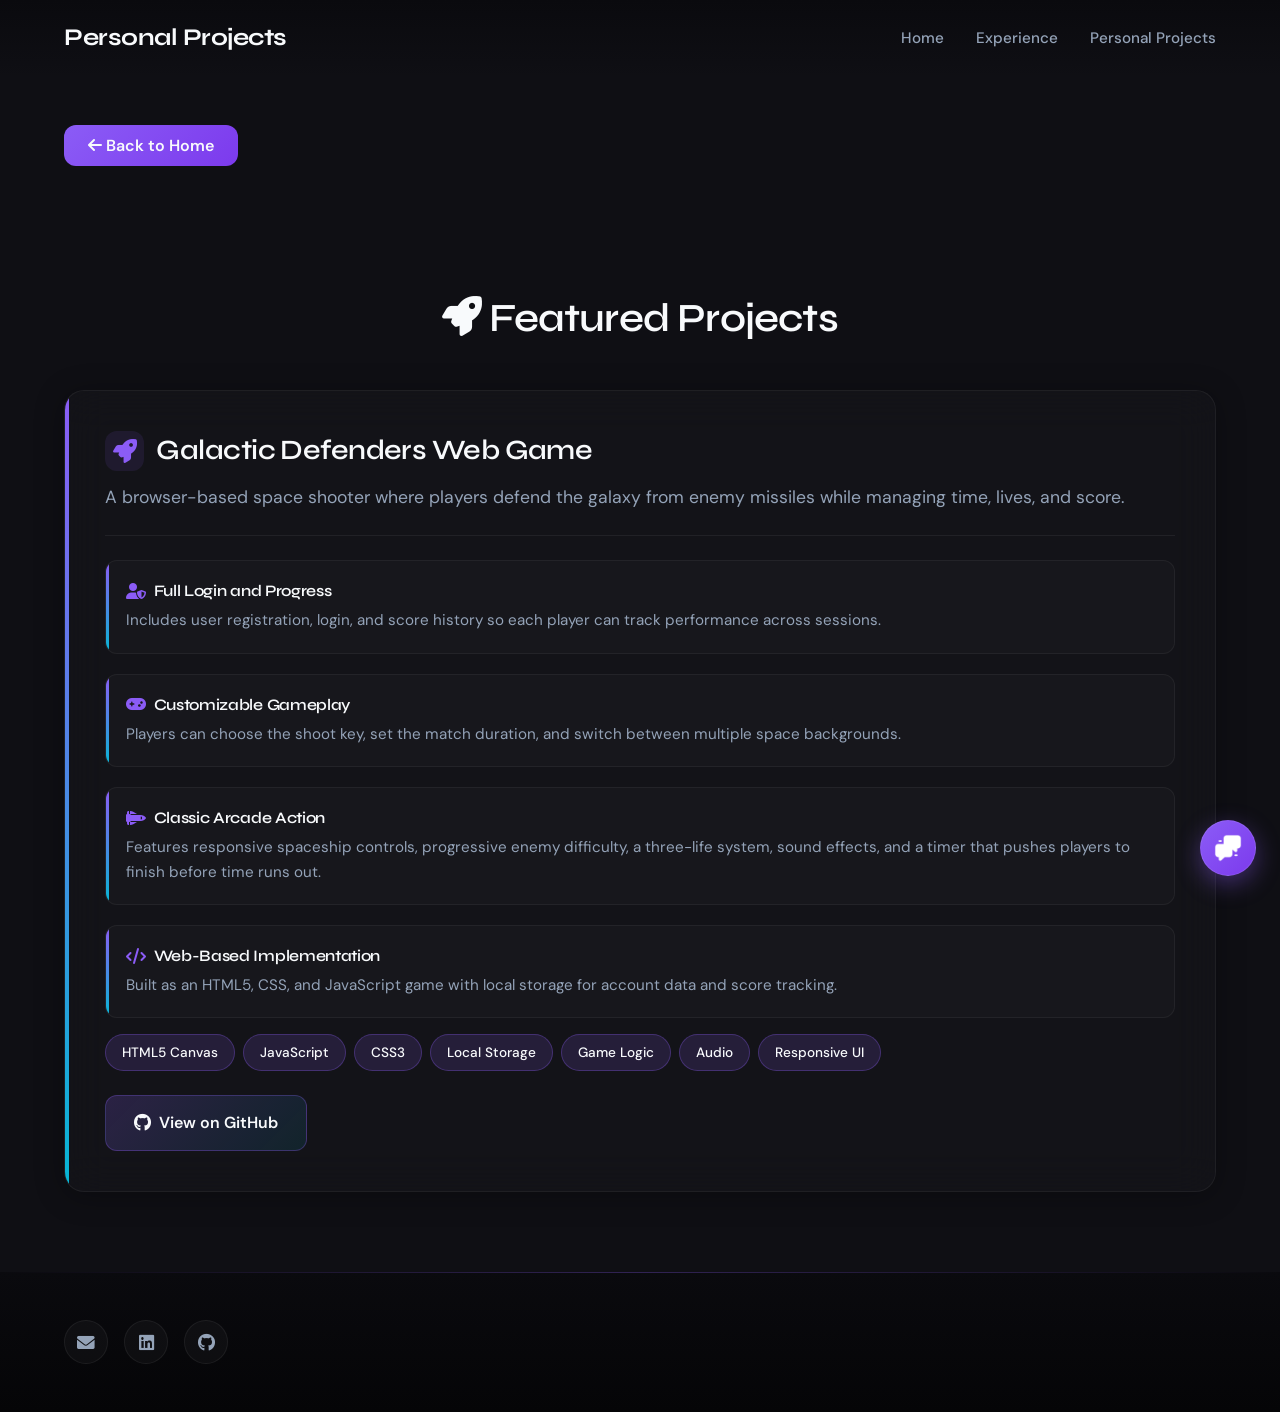
==== pages/projects/index.html @ ce64a634 "Add initial portfolio site files and assets Introduce the complete initial portfolio site: index and" ====
<!doctype html>
<html lang="en">
  <head>
    <meta charset="UTF-8" />
    <meta name="viewport" content="width=device-width, initial-scale=1.0" />
    <meta
      name="description"
      content="Yali Katz's Personal Projects in software development."
    />
    <title>Personal Projects | Yali Katz</title>

    <!-- CSS -->
    <link rel="stylesheet" href="../../assets/css/main.css" />
    <link rel="stylesheet" href="../../assets/css/responsive.css" />
    <link rel="stylesheet" href="./projects-styles.css" />

    <!-- Fonts -->
    <link rel="preconnect" href="https://fonts.googleapis.com" />
    <link rel="preconnect" href="https://fonts.gstatic.com" crossorigin />
    <link
      href="https://fonts.googleapis.com/css2?family=Syne:wght@400;500;600;700;800&family=DM+Sans:ital,opsz,wght@0,9..40,100..1000;1,9..40,100..1000&display=swap"
      rel="stylesheet"
    />

    <!-- Icons -->
    <link
      rel="stylesheet"
      href="https://cdnjs.cloudflare.com/ajax/libs/font-awesome/6.0.0-beta3/css/all.min.css"
    />

    <!-- Google Analytics -->
    <script
      async
      src="https://www.googletagmanager.com/gtag/js?id=G-34DFKV9RWM"
    ></script>
    <script>
      window.dataLayer = window.dataLayer || [];
      function gtag() {
        dataLayer.push(arguments);
      }
      gtag("js", new Date());
      gtag("config", "G-34DFKV9RWM");
    </script>
  </head>
  <body>
    <!-- Header -->
    <header>
      <div class="container header-container">
        <h1 class="site-title">Personal Projects</h1>

        <button
          class="menu-toggle"
          aria-expanded="false"
          aria-controls="main-nav"
        >
          <span class="visually-hidden">Toggle menu</span>
          <i class="fas fa-bars"></i>
        </button>

        <nav class="nav-main collapsed" id="main-nav">
          <a
            href="javascript:void(0)"
            onclick="location.href = '../../index.html'"
            >Home</a
          >
          <a
            href="javascript:void(0)"
            onclick="location.href = '../../pages/work-experience/index.html'"
            >Experience</a
          >
          <a
            href="javascript:void(0)"
            onclick="location.href = '../../pages/projects/index.html'"
            >Personal Projects</a
          >
        </nav>
      </div>
    </header>

    <main>
      <!-- Navigation Button -->
      <section class="section">
        <div class="container">
          <a
            href="javascript:void(0)"
            onclick="location.href = '../../index.html'"
            class="btn mb-lg"
          >
            <i class="fas fa-arrow-left"></i> Back to Home
          </a>
        </div>
      </section>

      <!-- Main Content -->
      <section class="section">
        <div class="container">
          <h2
            style="text-align: center; margin-bottom: 3rem; font-size: 2.5rem"
          >
            <i class="fas fa-rocket"></i> Featured Projects
          </h2>

          <!-- Galactic Defenders Web Game -->
          <div class="project-card">
            <div class="project-header">
              <h3 class="project-title">
                <i class="fas fa-rocket"></i> Galactic Defenders Web Game
              </h3>
              <p class="project-subtitle">
                A browser-based space shooter where players defend the galaxy
                from enemy missiles while managing time, lives, and score.
              </p>
            </div>

            <div class="features-grid">
              <div class="feature-item">
                <h4>
                  <i class="fas fa-user-shield"></i> Full Login and Progress
                </h4>
                <p>
                  Includes user registration, login, and score history so each
                  player can track performance across sessions.
                </p>
              </div>

              <div class="feature-item">
                <h4><i class="fas fa-gamepad"></i> Customizable Gameplay</h4>
                <p>
                  Players can choose the shoot key, set the match duration, and
                  switch between multiple space backgrounds.
                </p>
              </div>

              <div class="feature-item">
                <h4>
                  <i class="fas fa-space-shuttle"></i> Classic Arcade Action
                </h4>
                <p>
                  Features responsive spaceship controls, progressive enemy
                  difficulty, a three-life system, sound effects, and a timer
                  that pushes players to finish before time runs out.
                </p>
              </div>

              <div class="feature-item">
                <h4><i class="fas fa-code"></i> Web-Based Implementation</h4>
                <p>
                  Built as an HTML5, CSS, and JavaScript game with local storage
                  for account data and score tracking.
                </p>
              </div>
            </div>

            <div class="tech-stack">
              <span class="tech-badge">HTML5 Canvas</span>
              <span class="tech-badge">JavaScript</span>
              <span class="tech-badge">CSS3</span>
              <span class="tech-badge">Local Storage</span>
              <span class="tech-badge">Game Logic</span>
              <span class="tech-badge">Audio</span>
              <span class="tech-badge">Responsive UI</span>
            </div>

            <div class="project-actions">
              <a
                href="https://github.com/yali4343/Galactic-Defenders-Web-Game"
                class="project-btn"
                target="_blank"
                rel="noopener"
              >
                <i class="fab fa-github"></i> View on GitHub
              </a>
            </div>
          </div>
        </div>
      </section>
    </main>

    <!-- Footer -->
    <footer>
      <div class="container">
        <div class="footer-content">
          <div class="footer-links">
            <ul class="social-links-footer">
              <li>
                <a href="mailto:yali4343@gmail.com" aria-label="Email">
                  <i class="fas fa-envelope"></i>
                </a>
              </li>
              <li>
                <a
                  href="https://https://www.linkedin.com/in/yali-katz/"
                  target="_blank"
                  aria-label="LinkedIn"
                >
                  <i class="fab fa-linkedin"></i>
                </a>
              </li>
              <li>
                <a
                  href="https://github.com/yali4343"
                  target="_blank"
                  aria-label="GitHub"
                >
                  <i class="fab fa-github"></i>
                </a>
              </li>
            </ul>
          </div>
        </div>
      </div>
    </footer>

    <!-- Contact Floating Action Button -->
    <div class="contact-fab">
      <a href="mailto:yali4343@gmail.com" title="Contact Me">
        <img src="../../assets/images/chat.png" alt="Contact Me" />
      </a>
    </div>

    <!-- JavaScript -->
    <script src="../../assets/js/main.js"></script>
    <script>
      // Update the current year
      document.getElementById("current-year").textContent =
        new Date().getFullYear();
    </script>
  </body>
</html>
---- assets/css/main.css ----
/* 
 * Main CSS file for Yali Katz's Portfolio
 * Editorial Dark Theme - Sophisticated, magazine-inspired design
 */

/* Import distinctive fonts */
@import url("https://fonts.googleapis.com/css2?family=Syne:wght@400;500;600;700;800&family=DM+Sans:ital,opsz,wght@0,9..40,100..1000;1,9..40,100..1000&display=swap");

:root {
  /* Dark Theme Color Palette */
  --bg-dark: #0f0f14;
  --bg-darker: #0a0a0e;
  --bg-card: rgba(255, 255, 255, 0.02);
  --bg-elevated: rgba(255, 255, 255, 0.04);

  /* Accent Colors */
  --accent-primary: #8b5cf6;
  --accent-secondary: #06b6d4;
  --accent-pink: #ec4899;
  --accent-orange: #fb923c;

  /* Text Colors */
  --text-light: #f8fafc;
  --text-muted: #94a3b8;
  --text-dim: #64748b;

  /* Legacy color mappings for compatibility */
  --primary-color: var(--accent-primary);
  --primary-dark: #7c3aed;
  --primary-light: #a78bfa;
  --secondary-color: var(--bg-darker);
  --text-color: var(--text-light);
  --light-text: var(--text-light);
  --link-color: var(--accent-secondary);
  --link-hover: #22d3ee;
  --link-hover-color: #22d3ee;
  --success-color: #10b981;
  --warning-color: #f59e0b;
  --error-color: #ef4444;
  --border-color: rgba(255, 255, 255, 0.1);

  /* Card and component backgrounds */
  --card-bg: rgba(255, 255, 255, 0.03);
  --card-bg-hover: rgba(255, 255, 255, 0.06);
  --bg-secondary: rgba(255, 255, 255, 0.02);
  --heading-color: var(--text-light);
  --accent-color: var(--accent-primary);

  /* Typography */
  --font-display: "Syne", sans-serif;
  --font-main: "DM Sans", sans-serif;
  --font-heading: "Syne", sans-serif;
  --font-code: "JetBrains Mono", "Fira Code", monospace;

  /* Spacing */
  --spacing-xs: 0.25rem;
  --spacing-sm: 0.5rem;
  --spacing-md: 1rem;
  --spacing-lg: 1.5rem;
  --spacing-xl: 2rem;
  --spacing-xxl: 3rem;

  /* Border Radius */
  --border-radius-sm: 6px;
  --border-radius-md: 12px;
  --border-radius-lg: 20px;
  --border-radius-xl: 28px;

  /* Shadows - deeper for dark theme */
  --shadow-sm: 0 2px 8px rgba(0, 0, 0, 0.3);
  --shadow-md: 0 8px 24px rgba(0, 0, 0, 0.4);
  --shadow-lg: 0 16px 48px rgba(0, 0, 0, 0.5);
  --shadow-glow: 0 0 40px rgba(139, 92, 246, 0.15);

  /* Transitions */
  --transition-fast: 0.2s cubic-bezier(0.4, 0, 0.2, 1);
  --transition-normal: 0.3s cubic-bezier(0.4, 0, 0.2, 1);
  --transition-slow: 0.5s cubic-bezier(0.4, 0, 0.2, 1);

  /* Container Widths */
  --container-sm: 540px;
  --container-md: 720px;
  --container-lg: 1000px;
  --container-xl: 1200px;
}

/* Reset & Base Styles */
* {
  margin: 0;
  padding: 0;
  box-sizing: border-box;
}

html {
  font-size: 16px;
  scroll-behavior: smooth;
}

body {
  font-family: var(--font-main);
  color: var(--text-light);
  line-height: 1.6;
  background-color: var(--bg-dark);
  -webkit-font-smoothing: antialiased;
  -moz-osx-font-smoothing: grayscale;
}

a {
  color: var(--accent-secondary);
  text-decoration: none;
  transition: color var(--transition-normal);
}

a:hover {
  color: var(--link-hover);
  text-decoration: none;
}

img {
  max-width: 100%;
  height: auto;
}

/* Container & Layout */
.container {
  width: 100%;
  max-width: var(--container-lg);
  margin: 0 auto;
  padding: 0 var(--spacing-lg);
}

.section {
  padding: var(--spacing-xxl) 0;
}

/* Grid System */
.grid {
  display: grid;
  grid-gap: var(--spacing-md);
}

.grid-2 {
  grid-template-columns: repeat(2, 1fr);
}

.grid-3 {
  grid-template-columns: repeat(3, 1fr);
}

.grid-4 {
  grid-template-columns: repeat(4, 1fr);
}

/* Typography */
h1,
h2,
h3,
h4,
h5,
h6 {
  font-family: var(--font-heading);
  font-weight: 600;
  line-height: 1.2;
  margin-bottom: var(--spacing-md);
  color: var(--text-light);
  letter-spacing: -0.02em;
}

h1 {
  font-size: 3rem;
  letter-spacing: -0.03em;
}

h2 {
  font-size: 2.25rem;
}

h3 {
  font-size: 1.5rem;
}

p {
  margin-bottom: var(--spacing-md);
  color: var(--text-muted);
}

/* Header & Navigation */
header {
  background: linear-gradient(180deg, var(--bg-darker) 0%, transparent 100%);
  color: var(--text-light);
  padding: var(--spacing-lg) 0;
  position: relative;
  z-index: 100;
}

.header-container {
  display: flex;
  justify-content: space-between;
  align-items: center;
}

.site-title {
  font-family: var(--font-display);
  font-size: 1.5rem;
  font-weight: 700;
  margin: 0;
  letter-spacing: -0.02em;
  color: var(--text-light);
}

.site-title a {
  color: var(--text-light);
  text-decoration: none;
}

.nav-main {
  display: flex;
  gap: var(--spacing-xl);
}

.nav-main a {
  color: var(--text-muted);
  text-decoration: none;
  font-weight: 500;
  font-size: 0.95rem;
  transition: color var(--transition-normal);
  position: relative;
}

.nav-main a::after {
  content: "";
  position: absolute;
  bottom: -4px;
  left: 0;
  width: 0;
  height: 2px;
  background: linear-gradient(
    90deg,
    var(--accent-primary),
    var(--accent-secondary)
  );
  transition: width var(--transition-normal);
}

.nav-main a:hover {
  color: var(--text-light);
  text-decoration: none;
}

.nav-main a:hover::after {
  width: 100%;
}

/* Mobile menu toggle */
.menu-toggle {
  display: none;
  background: none;
  border: none;
  color: var(--text-light);
  font-size: 1.5rem;
  cursor: pointer;
  padding: 0.5rem;
  border-radius: var(--border-radius-sm);
  transition: background-color var(--transition-fast);
}

.menu-toggle:hover {
  background-color: var(--bg-elevated);
}

/* Cards */
.card {
  background: var(--bg-card);
  backdrop-filter: blur(20px);
  -webkit-backdrop-filter: blur(20px);
  border-radius: var(--border-radius-lg);
  box-shadow: var(--shadow-md);
  padding: var(--spacing-xl);
  transition:
    transform var(--transition-normal),
    box-shadow var(--transition-normal);
  margin-bottom: 10px;
  border: 1px solid rgba(255, 255, 255, 0.05);
}

.card:hover {
  transform: translateY(-6px);
  box-shadow: var(--shadow-lg), var(--shadow-glow);
}

.card-title {
  font-size: 1.3rem;
  margin-bottom: var(--spacing-md);
  color: var(--text-light);
}

.card-content {
  margin-bottom: var(--spacing-md);
  color: var(--text-muted);
}

.experience-list {
  margin-left: 20px;
  color: var(--text-muted);
}

/* Buttons */
.btn {
  display: inline-block;
  padding: var(--spacing-sm) var(--spacing-lg);
  background: linear-gradient(
    135deg,
    var(--accent-primary),
    var(--primary-dark)
  );
  color: var(--text-light);
  border: none;
  border-radius: var(--border-radius-md);
  font-weight: 600;
  font-family: var(--font-main);
  cursor: pointer;
  transition: all var(--transition-normal);
  text-align: center;
  position: relative;
  overflow: hidden;
}

.btn::before {
  content: "";
  position: absolute;
  inset: 0;
  background: linear-gradient(
    135deg,
    var(--accent-secondary),
    var(--accent-primary)
  );
  opacity: 0;
  transition: opacity var(--transition-normal);
  z-index: -1;
}

.btn:hover {
  transform: translateY(-2px);
  box-shadow: 0 8px 25px rgba(139, 92, 246, 0.3);
  text-decoration: none;
  color: var(--text-light);
}

.btn:hover::before {
  opacity: 1;
}

/* Ensure ALL button content stays above the ::before overlay */
.btn span,
.btn i,
.btn svg {
  position: relative;
  z-index: 1;
}

/* For buttons without wrapper elements - use isolation */
.btn {
  isolation: isolate;
}

.btn::after {
  content: "";
  position: absolute;
  inset: 0;
  z-index: 0;
}

.btn-secondary {
  background: transparent;
  border: 1px solid var(--accent-primary);
  color: var(--accent-primary);
}

.btn-secondary::before {
  background: var(--accent-primary);
}

.btn-secondary:hover {
  color: var(--text-light);
  border-color: transparent;
}

/* Footer */
footer {
  background: linear-gradient(180deg, var(--bg-darker), #050507);
  color: var(--text-muted);
  padding: var(--spacing-xxl) 0;
  margin-top: 0;
  position: relative;
}

footer::before {
  content: "";
  position: absolute;
  top: 0;
  left: 0;
  right: 0;
  height: 1px;
  background: linear-gradient(
    90deg,
    transparent,
    rgba(139, 92, 246, 0.3),
    transparent
  );
}

.footer-content {
  color: var(--text-muted);
  display: flex;
  justify-content: space-between;
  align-items: center;
  flex-wrap: wrap;
}

.footer-info p {
  color: var(--text-dim);
  margin: 0;
}

.footer-links {
  display: flex;
  gap: var(--spacing-md);
}

.footer-links a {
  color: var(--text-muted);
  transition: color var(--transition-normal);
}

.footer-links a:hover {
  color: var(--accent-primary);
  text-decoration: none;
}

.social-links {
  display: flex;
  gap: var(--spacing-md);
  list-style: none;
}

.social-links-footer {
  display: flex;
  gap: var(--spacing-lg);
  list-style: none;
}

.social-links-footer li a {
  display: flex;
  align-items: center;
  justify-content: center;
  width: 44px;
  height: 44px;
  background: rgba(255, 255, 255, 0.03);
  border: 1px solid rgba(255, 255, 255, 0.06);
  border-radius: 50%;
  color: var(--text-muted);
  font-size: 1.1rem;
  transition: all var(--transition-normal);
}

.social-links-footer li a:hover {
  background: linear-gradient(
    135deg,
    rgba(139, 92, 246, 0.2),
    rgba(6, 182, 212, 0.1)
  );
  border-color: var(--accent-primary);
  color: var(--accent-primary);
  transform: translateY(-3px);
}

.site-metrics {
  margin-top: var(--spacing-xl);
  text-align: center;
  opacity: 0.6;
}

.social-links-footer {
  display: flex;
  gap: var(--spacing-md);
  list-style: none;
}

/* Note: Additional .social-links item styles are in home-styles.css for homepage */
/* Note: .profile-section, .profile-photo, .profile-content moved to home-styles.css */
/* Note: .skills-list and .skill-tag styles moved to home-styles.css for homepage */

/* Note: .skill-tag styles moved to home-styles.css for homepage */

/* Note: Education styles moved to home-styles.css for homepage */

/* Contact FAB */
.contact-fab {
  position: fixed;
  bottom: 24px;
  right: 24px;
  width: 56px;
  height: 56px;
  border-radius: 50%;
  background: linear-gradient(
    135deg,
    var(--accent-primary),
    var(--primary-dark)
  );
  display: flex;
  justify-content: center;
  align-items: center;
  box-shadow: 0 8px 24px rgba(139, 92, 246, 0.4);
  z-index: 998;
  transition: all var(--transition-normal);
  border: 1px solid rgba(255, 255, 255, 0.1);
}

.contact-fab:hover {
  transform: scale(1.1) translateY(-2px);
  box-shadow: 0 12px 32px rgba(139, 92, 246, 0.5);
}

.contact-fab a {
  display: flex;
  justify-content: center;
  align-items: center;
  width: 100%;
  height: 100%;
  color: var(--text-light);
  font-size: 1.5rem;
}

.contact-fab a img {
  width: 28px;
  height: 28px;
  filter: brightness(0) invert(1);
}

/* ============================================
   WhatsApp Floating Action Button (FAB)
   ============================================ */
.whatsapp-fab {
  position: fixed;
  bottom: 95px;
  right: 30px;
  width: 60px;
  height: 60px;
  background: linear-gradient(135deg, #25d366 0%, #128c7e 100%);
  border-radius: 50%;
  display: flex;
  align-items: center;
  justify-content: center;
  box-shadow: 0 4px 12px rgba(37, 211, 102, 0.4);
  z-index: 999;
  cursor: pointer;
  transition: all 0.3s ease;
  animation: pulse 2s infinite;
}

.whatsapp-fab:hover {
  transform: scale(1.1);
  box-shadow: 0 6px 20px rgba(37, 211, 102, 0.6);
}

.whatsapp-fab i {
  font-size: 32px;
  color: white;
}

.whatsapp-fab .tooltip {
  position: absolute;
  right: 75px;
  background-color: #128c7e;
  color: white;
  padding: 8px 16px;
  border-radius: 8px;
  white-space: nowrap;
  font-size: 14px;
  opacity: 0;
  visibility: hidden;
  transition: all 0.3s ease;
  box-shadow: 0 2px 8px rgba(0, 0, 0, 0.2);
}

.whatsapp-fab .tooltip::after {
  content: "";
  position: absolute;
  top: 50%;
  left: 100%;
  margin-top: -5px;
  border-width: 5px;
  border-style: solid;
  border-color: transparent transparent transparent #128c7e;
}

.whatsapp-fab:hover .tooltip {
  opacity: 1;
  visibility: visible;
}

@keyframes pulse {
  0% {
    box-shadow: 0 4px 12px rgba(37, 211, 102, 0.4);
  }
  50% {
    box-shadow:
      0 4px 12px rgba(37, 211, 102, 0.8),
      0 0 0 10px rgba(37, 211, 102, 0);
  }
  100% {
    box-shadow: 0 4px 12px rgba(37, 211, 102, 0.4);
  }
}

/* RTL Support for WhatsApp Button */
[dir="rtl"] .whatsapp-fab {
  right: auto;
  left: 30px;
}

[dir="rtl"] .whatsapp-fab .tooltip {
  right: auto;
  left: 75px;
}

[dir="rtl"] .whatsapp-fab .tooltip::after {
  left: auto;
  right: 100%;
  border-color: transparent #128c7e transparent transparent;
}

/* ============================================
   Popup Ad Overlay
   ============================================ */
.popup-overlay {
  position: fixed;
  top: 0;
  left: 0;
  width: 100%;
  height: 100%;
  background-color: rgba(0, 0, 0, 0.6);
  backdrop-filter: blur(4px);
  display: flex;
  align-items: center;
  justify-content: center;
  z-index: 9999;
  opacity: 0;
  visibility: hidden;
  transition: all 0.3s ease;
}

.popup-overlay.show {
  opacity: 1;
  visibility: visible;
}

.popup-content {
  background: white;
  border-radius: 16px;
  padding: 32px;
  max-width: 500px;
  width: 90%;
  box-shadow: 0 10px 40px rgba(0, 0, 0, 0.3);
  position: relative;
  transform: scale(0.9);
  transition: transform 0.3s ease;
  text-align: center;
  direction: rtl;
}

.popup-overlay.show .popup-content {
  transform: scale(1);
}

.popup-close {
  position: absolute;
  top: 12px;
  right: 12px;
  background: transparent;
  border: none;
  font-size: 28px;
  color: #999;
  cursor: pointer;
  width: 32px;
  height: 32px;
  display: flex;
  align-items: center;
  justify-content: center;
  transition: color 0.2s ease;
  padding: 0;
  line-height: 1;
}

.popup-close:hover {
  color: #333;
}

.popup-content h2 {
  color: #128c7e;
  margin-bottom: 16px;
  font-size: 28px;
}

.popup-content p {
  color: #333;
  margin-bottom: 24px;
  line-height: 1.6;
  font-size: 16px;
}

.popup-actions {
  display: flex;
  gap: 12px;
  justify-content: center;
  flex-wrap: wrap;
}

.popup-btn {
  padding: 12px 24px;
  border-radius: 8px;
  font-size: 16px;
  font-weight: 500;
  cursor: pointer;
  transition: all 0.3s ease;
  border: none;
  text-decoration: none;
  display: inline-flex;
  align-items: center;
  gap: 8px;
}

.popup-btn-primary {
  background: linear-gradient(135deg, #25d366 0%, #128c7e 100%);
  color: white;
}

.popup-btn-primary:hover {
  transform: translateY(-2px);
  box-shadow: 0 4px 12px rgba(37, 211, 102, 0.4);
}

.popup-btn-secondary {
  background: #f0f0f0;
  color: #666;
}

.popup-btn-secondary:hover {
  background: #e0e0e0;
}

/* RTL Support for Popup */
[dir="rtl"] .popup-close {
  right: auto;
  left: 12px;
}

/* Mobile Responsiveness */
@media (max-width: 768px) {
  .contact-fab {
    width: 50px;
    height: 50px;
    bottom: 15px;
    right: 20px;
  }

  .contact-fab a img {
    width: 30px;
    height: 30px;
  }

  .whatsapp-fab {
    width: 50px;
    height: 50px;
    bottom: 80px;
    right: 20px;
  }

  .whatsapp-fab i {
    font-size: 26px;
  }

  .whatsapp-fab .tooltip {
    right: 65px;
    font-size: 12px;
    padding: 6px 12px;
  }

  [dir="rtl"] .whatsapp-fab {
    left: 20px;
  }

  [dir="rtl"] .whatsapp-fab .tooltip {
    left: 65px;
  }

  .popup-content {
    padding: 24px;
    max-width: 90%;
  }

  .popup-content h2 {
    font-size: 24px;
  }

  .popup-content p {
    font-size: 14px;
  }

  .popup-btn {
    font-size: 14px;
    padding: 10px 20px;
  }
}

/* ============================================
   End of WhatsApp & Popup Styles
   ============================================ */

/* RTL Support */
[dir="rtl"] {
  text-align: right;
}

/* Utility Classes */
.text-center {
  text-align: center;
}

.mb-sm {
  margin-bottom: var(--spacing-sm);
}

.mb-md {
  margin-bottom: var(--spacing-md);
}

.mb-lg {
  margin-bottom: var(--spacing-lg);
}

.mt-sm {
  margin-top: var(--spacing-sm);
}

.mt-md {
  margin-top: var(--spacing-md);
}

.mt-lg {
  margin-top: var(--spacing-lg);
}

.hidden {
  display: none;
}

.visually-hidden {
  position: absolute;
  width: 1px;
  height: 1px;
  padding: 0;
  margin: -1px;
  overflow: hidden;
  clip: rect(0, 0, 0, 0);
  white-space: nowrap;
  border: 0;
}

/* Footer contact link */
.footer-contact-link {
  color: var(--primary-color);
  text-decoration: none;
  font-weight: 500;
  transition: color 0.3s ease;
}

.footer-contact-link:hover {
  text-decoration: underline;
}

/* Social icon specific styling */
.social-icon {
  display: flex;
  justify-content: center;
  align-items: center;
  width: 40px;
  height: 40px;
  border-radius: 50%;
  background-color: var(--bg-secondary);
  color: var(--primary-color) !important;
  transition: all 0.3s ease;
}

.social-icon:hover {
  transform: translateY(-3px);
  box-shadow: 0 4px 8px rgba(0, 0, 0, 0.1);
}

.project {
  margin-bottom: 20px;
  border-radius: 10px;
  padding: 10px;
}

.view-on-github {
  background: linear-gradient(90deg, #6a11cb 0%, #2575fc 100%);
  border-color: none;
  color: white;
  padding: 11px;
  border-radius: 10px;
  text-align: center;
  cursor: pointer;
}
---- assets/css/responsive.css ----
/*
 * Responsive styles for Yali Katz's Portfolio
 * Editorial Dark Theme - Mobile-first responsive design
 */

/* Small devices - phones (up to 576px) */
/* Base styles are already mobile-first in main.css */

/* Medium devices - tablets (576px and up) */
@media (min-width: 576px) {
  .container {
    max-width: var(--container-sm);
  }

  h1 {
    font-size: 3.2rem;
  }

  h2 {
    font-size: 2.5rem;
  }

  h3 {
    font-size: 1.75rem;
  }
}

/* Large devices - laptops/desktops (768px and up) */
@media (min-width: 768px) {
  .container {
    max-width: var(--container-md);
  }

  .grid-md-2 {
    grid-template-columns: repeat(2, 1fr);
  }

  .grid-md-3 {
    grid-template-columns: repeat(3, 1fr);
  }

  .profile-section {
    gap: var(--spacing-xxl);
  }

  .profile-photo {
    width: 260px;
    height: 260px;
  }
}

/* Extra large devices - large desktops (992px and up) */
@media (min-width: 992px) {
  .container {
    max-width: var(--container-lg);
  }

  .grid-lg-4 {
    grid-template-columns: repeat(4, 1fr);
  }

  .profile-photo {
    width: 280px;
    height: 280px;
  }
}

/* XXL devices (1200px and up) */
@media (min-width: 1200px) {
  .container {
    max-width: var(--container-xl);
  }
}

/* Mobile Navigation Styles */
@media (max-width: 768px) {
  .header-container {
    position: relative;
  }

  .site-title {
    font-size: 1.25rem;
  }

  .nav-main {
    position: absolute;
    top: 100%;
    left: 0;
    right: 0;
    flex-direction: column;
    width: 100%;
    gap: 0;
    padding: var(--spacing-md);
    background: var(--bg-darker);
    border-radius: 0 0 var(--border-radius-lg) var(--border-radius-lg);
    box-shadow: var(--shadow-lg);
    border: 1px solid rgba(255, 255, 255, 0.05);
    border-top: none;
  }

  .nav-main a {
    padding: var(--spacing-md);
    border-radius: var(--border-radius-sm);
    transition: background-color var(--transition-fast);
  }

  .nav-main a:hover {
    background-color: var(--bg-elevated);
  }

  .nav-main a::after {
    display: none;
  }

  .menu-toggle {
    display: flex;
    align-items: center;
    justify-content: center;
  }

  .nav-main.collapsed {
    display: none;
  }

  .contact-fab {
    bottom: var(--spacing-md);
    right: var(--spacing-md);
    width: 50px;
    height: 50px;
  }

  .contact-fab a i {
    font-size: 1.2rem;
  }

  .footer-content {
    flex-direction: column;
    text-align: center;
    gap: var(--spacing-lg);
  }

  .profile-section {
    flex-direction: column;
    text-align: center;
  }
}

/* Small phone devices */
@media (max-width: 480px) {
  html {
    font-size: 15px;
  }

  h1 {
    font-size: 2.5rem;
  }

  h2 {
    font-size: 2rem;
  }

  h3 {
    font-size: 1.5rem;
  }

  .card {
    padding: var(--spacing-lg);
  }

  .profile-photo {
    width: 160px;
    height: 160px;
  }

  .btn {
    display: block;
    width: 100%;
    margin-bottom: var(--spacing-md);
  }

  .social-links {
    justify-content: center;
  }
}

/* Utility: Visually hidden for screen readers */
.visually-hidden {
  position: absolute;
  width: 1px;
  height: 1px;
  padding: 0;
  margin: -1px;
  overflow: hidden;
  clip: rect(0, 0, 0, 0);
  white-space: nowrap;
  border: 0;
}

/* Text alignment utilities */
.text-center {
  text-align: center;
}
---- pages/projects/projects-styles.css ----
/**
 * Projects Page Styles
 * Editorial Dark Theme - Project showcase cards
 */

/* Project Cards */
.project-card {
  background: rgba(255, 255, 255, 0.02);
  backdrop-filter: blur(20px);
  -webkit-backdrop-filter: blur(20px);
  border-radius: 20px;
  padding: 2.5rem;
  margin-bottom: 2rem;
  box-shadow: 0 4px 30px rgba(0, 0, 0, 0.3);
  transition: all 0.5s cubic-bezier(0.4, 0, 0.2, 1);
  border: 1px solid rgba(255, 255, 255, 0.05);
  position: relative;
  overflow: hidden;
}

.project-card::before {
  content: "";
  position: absolute;
  left: 0;
  top: 0;
  bottom: 0;
  width: 4px;
  background: linear-gradient(
    180deg,
    var(--accent-primary),
    var(--accent-secondary)
  );
  border-radius: 4px;
}

.project-card:hover {
  transform: translateY(-6px);
  box-shadow:
    0 20px 40px rgba(0, 0, 0, 0.4),
    0 0 60px rgba(139, 92, 246, 0.1);
  border-color: rgba(139, 92, 246, 0.2);
}

.project-header {
  margin-bottom: 1.5rem;
  padding-bottom: 1.5rem;
  border-bottom: 1px solid rgba(255, 255, 255, 0.06);
}

.project-title {
  font-family: var(--font-display);
  font-size: 1.75rem;
  font-weight: 600;
  color: var(--text-light);
  margin: 0 0 0.75rem 0;
  display: flex;
  align-items: center;
  gap: 0.75rem;
  letter-spacing: -0.02em;
}

.project-title i {
  font-size: 1.5rem;
  color: var(--accent-primary);
  padding: 0.5rem;
  background: rgba(139, 92, 246, 0.1);
  border-radius: 12px;
}

.project-subtitle {
  font-size: 1.1rem;
  color: var(--text-muted);
  font-style: normal;
  margin: 0;
  line-height: 1.6;
}

.project-section {
  margin-bottom: 1.5rem;
}

.feature-title {
  font-family: var(--font-display);
  font-size: 1.1rem;
  font-weight: 600;
  color: var(--text-light);
  margin-bottom: 0.5rem;
  display: flex;
  align-items: center;
  gap: 0.5rem;
}

.feature-title i {
  font-size: 1rem;
  color: var(--accent-primary);
}

.feature-description {
  color: var(--text-muted);
  line-height: 1.7;
  margin-bottom: 0.8rem;
}

.tech-stack {
  display: flex;
  flex-wrap: wrap;
  gap: 0.5rem;
  margin-top: 1rem;
}

.tech-badge {
  background: rgba(139, 92, 246, 0.15);
  color: var(--text-light);
  padding: 0.4rem 1rem;
  border-radius: 100px;
  font-size: 0.85rem;
  font-weight: 500;
  border: 1px solid rgba(139, 92, 246, 0.3);
  transition: all 0.3s ease;
}

.tech-badge:hover {
  background: rgba(139, 92, 246, 0.25);
  transform: translateY(-2px) scale(1.02);
  box-shadow: 0 4px 12px rgba(139, 92, 246, 0.2);
}

.project-actions {
  display: flex;
  gap: 1rem;
  margin-top: 1.5rem;
  flex-wrap: wrap;
}

.project-btn {
  display: inline-flex;
  align-items: center;
  gap: 0.5rem;
  padding: 0.9rem 1.75rem;
  background: linear-gradient(
    135deg,
    rgba(139, 92, 246, 0.2),
    rgba(6, 182, 212, 0.1)
  );
  color: var(--text-light);
  border: 1px solid rgba(139, 92, 246, 0.3);
  border-radius: 12px;
  font-weight: 600;
  cursor: pointer;
  transition: all 0.4s cubic-bezier(0.4, 0, 0.2, 1);
  text-decoration: none;
  position: relative;
  overflow: hidden;
}

.project-btn::before {
  content: "";
  position: absolute;
  inset: 0;
  background: linear-gradient(
    135deg,
    var(--accent-primary),
    var(--accent-secondary)
  );
  opacity: 0;
  transition: opacity 0.4s ease;
}

.project-btn:hover {
  transform: translateY(-3px);
  box-shadow: 0 8px 25px rgba(139, 92, 246, 0.3);
  text-decoration: none;
  border-color: var(--accent-primary);
}

.project-btn:hover::before {
  opacity: 1;
}

.project-btn span,
.project-btn i {
  position: relative;
  z-index: 1;
}

.project-btn i {
  font-size: 1.1rem;
}

.project-btn-secondary {
  background: linear-gradient(
    135deg,
    rgba(6, 182, 212, 0.15),
    rgba(139, 92, 246, 0.1)
  );
  border-color: rgba(6, 182, 212, 0.3);
}

.project-btn-secondary::before {
  background: linear-gradient(
    135deg,
    var(--accent-secondary),
    var(--accent-primary)
  );
}

.project-btn-secondary:hover {
  border-color: var(--accent-secondary);
  box-shadow: 0 8px 25px rgba(6, 182, 212, 0.3);
}

/* Feature List */
.features-grid {
  display: grid;
  gap: 1.25rem;
  margin-top: 1rem;
}

.feature-item {
  background: rgba(255, 255, 255, 0.02);
  padding: 1.25rem;
  border-radius: 12px;
  border: 1px solid rgba(255, 255, 255, 0.05);
  position: relative;
  overflow: hidden;
}

.feature-item::before {
  content: "";
  position: absolute;
  left: 0;
  top: 0;
  bottom: 0;
  width: 3px;
  background: linear-gradient(
    180deg,
    var(--accent-primary),
    var(--accent-secondary)
  );
}

.feature-item h4 {
  color: var(--text-light);
  margin: 0 0 0.5rem 0;
  font-size: 1rem;
  font-weight: 600;
  display: flex;
  align-items: center;
  gap: 0.5rem;
}

.feature-item h4 i {
  color: var(--accent-primary);
}

.feature-item p {
  margin: 0;
  color: var(--text-muted);
  line-height: 1.6;
  font-size: 0.95rem;
}

/* Highlight boxes for special features */
.highlight-box {
  background: linear-gradient(
    135deg,
    rgba(236, 72, 153, 0.15),
    rgba(251, 146, 60, 0.1)
  );
  color: var(--text-light);
  padding: 1.25rem;
  border-radius: 12px;
  margin: 1rem 0;
  border: 1px solid rgba(236, 72, 153, 0.3);
}

.highlight-box strong {
  color: #f9a8d4;
}

/* Stats Section */
.project-stats {
  display: flex;
  gap: 1.25rem;
  margin: 1rem 0;
  flex-wrap: wrap;
}

.stat-item {
  background: rgba(255, 255, 255, 0.03);
  padding: 0.9rem 1.5rem;
  border-radius: 12px;
  display: flex;
  align-items: center;
  gap: 0.75rem;
  border: 1px solid rgba(255, 255, 255, 0.05);
}

.stat-item i {
  color: var(--accent-primary);
  font-size: 1.2rem;
}

.stat-value {
  font-weight: 700;
  color: var(--text-light);
  margin-right: 0.3rem;
}

/* Legacy project styles (for older projects) */
.legacy-project {
  background: rgba(255, 255, 255, 0.02);
  backdrop-filter: blur(20px);
  -webkit-backdrop-filter: blur(20px);
  border-radius: 16px;
  padding: 1.75rem;
  margin-bottom: 1.5rem;
  box-shadow: 0 4px 20px rgba(0, 0, 0, 0.2);
  border: 1px solid rgba(255, 255, 255, 0.05);
  position: relative;
  overflow: hidden;
}

.legacy-project::before {
  content: "";
  position: absolute;
  left: 0;
  top: 0;
  bottom: 0;
  width: 3px;
  background: linear-gradient(
    180deg,
    var(--accent-primary),
    var(--accent-secondary)
  );
}

.legacy-project h3 {
  color: var(--text-light);
  margin-bottom: 1rem;
  font-family: var(--font-display);
}

.legacy-project p {
  margin-bottom: 0.8rem;
  line-height: 1.7;
  color: var(--text-muted);
}

.legacy-project ul {
  margin: 0.5rem 0 1rem 1.5rem;
  color: var(--text-muted);
}

.legacy-project .view-on-github {
  display: inline-flex;
  align-items: center;
  gap: 0.5rem;
  padding: 0.7rem 1.4rem;
  background: linear-gradient(
    135deg,
    rgba(139, 92, 246, 0.2),
    rgba(6, 182, 212, 0.1)
  );
  color: var(--text-light);
  border: 1px solid rgba(139, 92, 246, 0.3);
  border-radius: 10px;
  cursor: pointer;
  font-weight: 600;
  transition: all 0.4s cubic-bezier(0.4, 0, 0.2, 1);
}

.legacy-project .view-on-github:hover {
  transform: translateY(-2px);
  box-shadow: 0 6px 20px rgba(139, 92, 246, 0.3);
  background: linear-gradient(
    135deg,
    var(--accent-primary),
    var(--accent-secondary)
  );
  border-color: transparent;
}

/* Mobile Responsiveness */
@media (max-width: 768px) {
  .project-card {
    padding: 1.75rem;
  }

  .project-title {
    font-size: 1.4rem;
  }

  .project-subtitle {
    font-size: 1rem;
  }

  .feature-title {
    font-size: 1rem;
  }

  .tech-badge {
    font-size: 0.8rem;
    padding: 0.35rem 0.8rem;
  }

  .project-actions {
    flex-direction: column;
  }

  .project-btn {
    width: 100%;
    justify-content: center;
  }

  .features-grid {
    gap: 1rem;
  }

  .project-stats {
    gap: 1rem;
  }
}
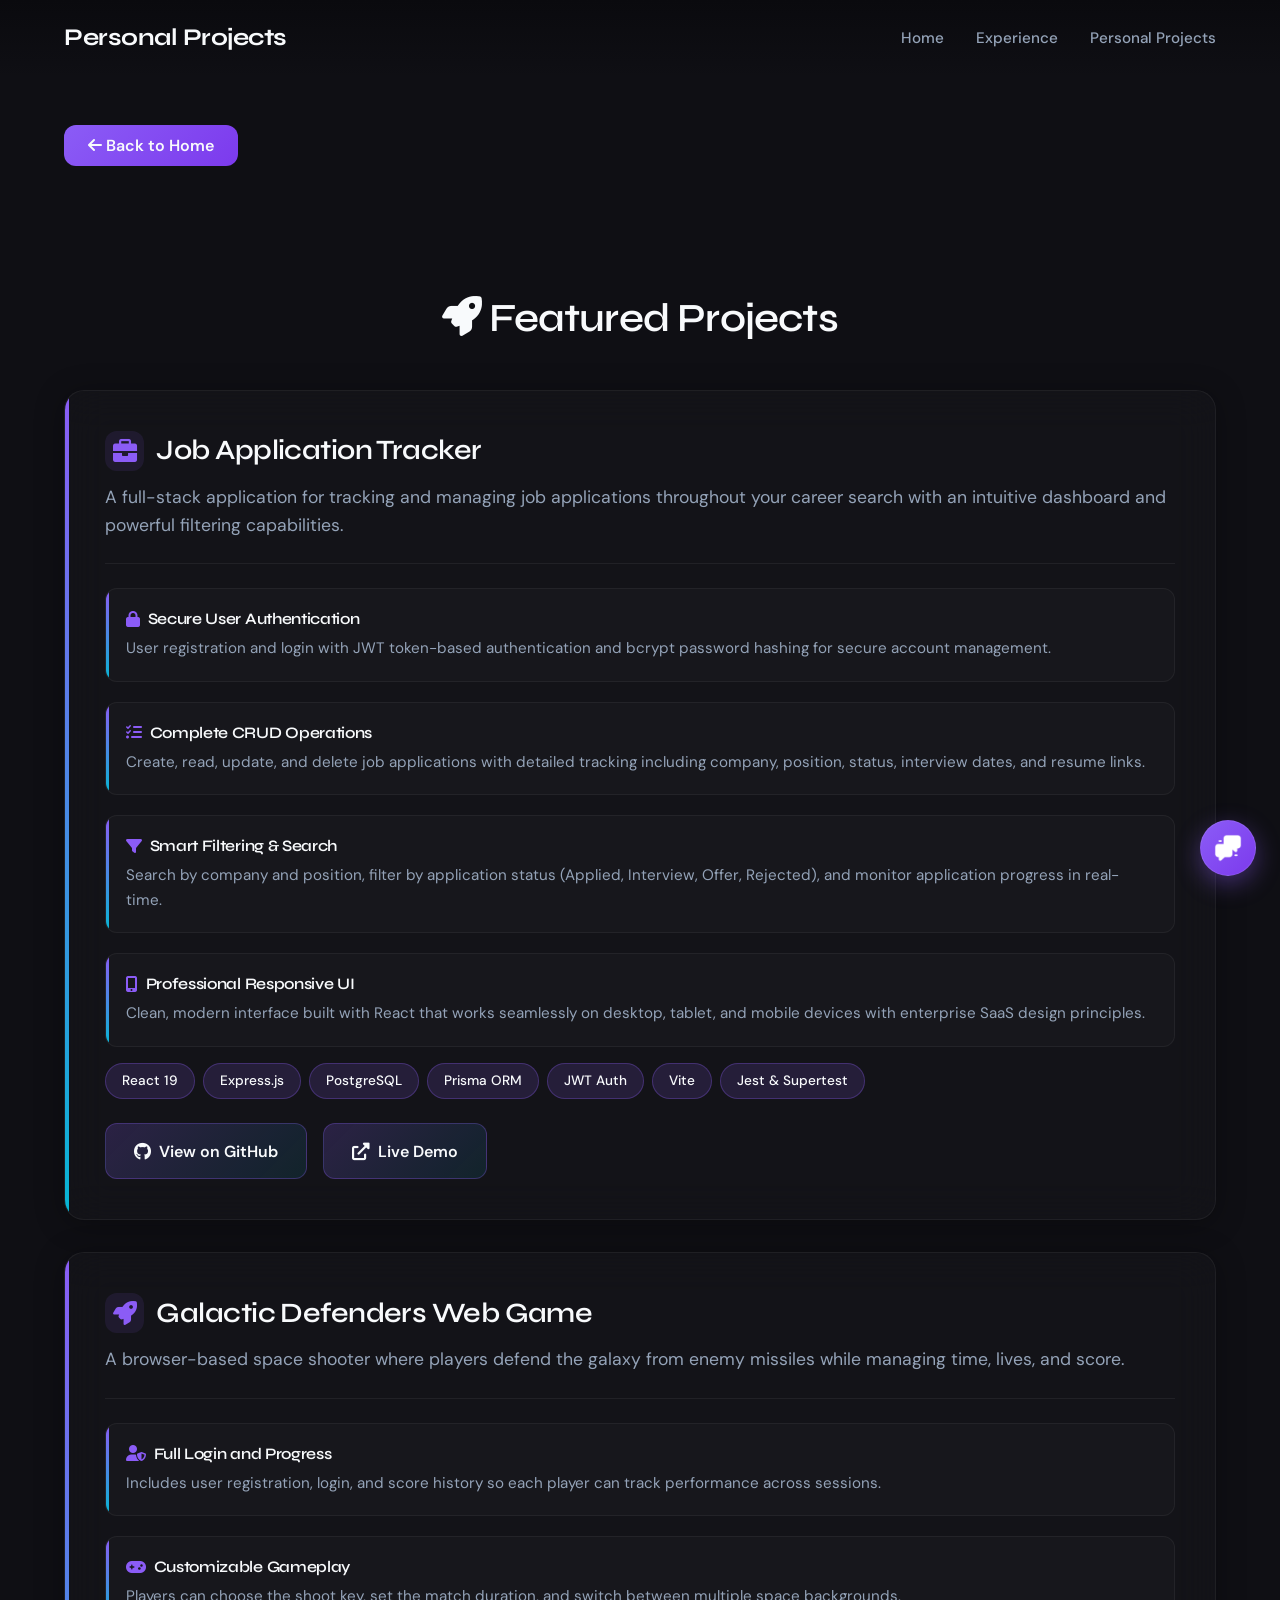
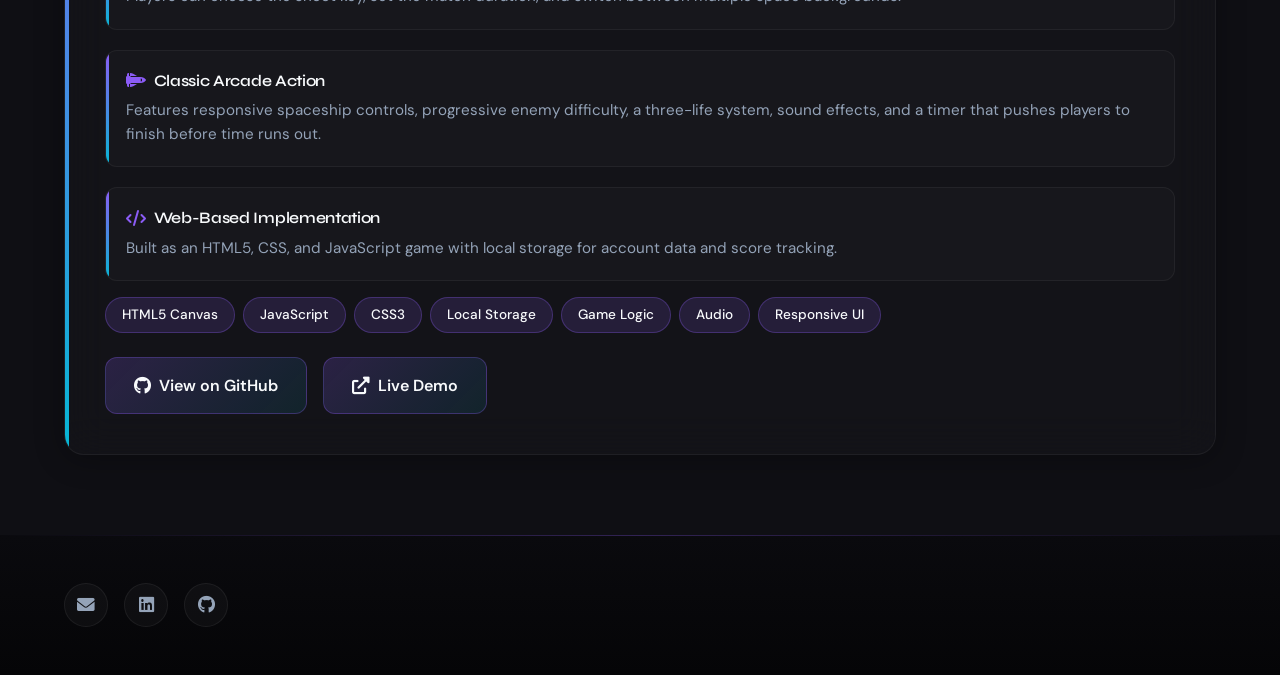
==== commit 28598f42: "Add Job Application Tracker and demo link" ====
--- a/pages/projects/index.html
+++ b/pages/projects/index.html
@@ -100,6 +100,89 @@
             <i class="fas fa-rocket"></i> Featured Projects
           </h2>
 
+          <!-- Job Application Tracker -->
+          <div class="project-card">
+            <div class="project-header">
+              <h3 class="project-title">
+                <i class="fas fa-briefcase"></i> Job Application Tracker
+              </h3>
+              <p class="project-subtitle">
+                A full-stack application for tracking and managing job
+                applications throughout your career search with an intuitive
+                dashboard and powerful filtering capabilities.
+              </p>
+            </div>
+
+            <div class="features-grid">
+              <div class="feature-item">
+                <h4><i class="fas fa-lock"></i> Secure User Authentication</h4>
+                <p>
+                  User registration and login with JWT token-based
+                  authentication and bcrypt password hashing for secure account
+                  management.
+                </p>
+              </div>
+
+              <div class="feature-item">
+                <h4><i class="fas fa-tasks"></i> Complete CRUD Operations</h4>
+                <p>
+                  Create, read, update, and delete job applications with
+                  detailed tracking including company, position, status,
+                  interview dates, and resume links.
+                </p>
+              </div>
+
+              <div class="feature-item">
+                <h4><i class="fas fa-filter"></i> Smart Filtering & Search</h4>
+                <p>
+                  Search by company and position, filter by application status
+                  (Applied, Interview, Offer, Rejected), and monitor application
+                  progress in real-time.
+                </p>
+              </div>
+
+              <div class="feature-item">
+                <h4>
+                  <i class="fas fa-mobile-alt"></i> Professional Responsive UI
+                </h4>
+                <p>
+                  Clean, modern interface built with React that works seamlessly
+                  on desktop, tablet, and mobile devices with enterprise SaaS
+                  design principles.
+                </p>
+              </div>
+            </div>
+
+            <div class="tech-stack">
+              <span class="tech-badge">React 19</span>
+              <span class="tech-badge">Express.js</span>
+              <span class="tech-badge">PostgreSQL</span>
+              <span class="tech-badge">Prisma ORM</span>
+              <span class="tech-badge">JWT Auth</span>
+              <span class="tech-badge">Vite</span>
+              <span class="tech-badge">Jest & Supertest</span>
+            </div>
+
+            <div class="project-actions">
+              <a
+                href="https://github.com/yali4343/job-application-tracker"
+                class="project-btn"
+                target="_blank"
+                rel="noopener"
+              >
+                <i class="fab fa-github"></i> View on GitHub
+              </a>
+              <a
+                href="https://job-application-tracker-virid-delta.vercel.app/"
+                class="project-btn"
+                target="_blank"
+                rel="noopener"
+              >
+                <i class="fas fa-external-link-alt"></i> Live Demo
+              </a>
+            </div>
+          </div>
+
           <!-- Galactic Defenders Web Game -->
           <div class="project-card">
             <div class="project-header">
@@ -169,6 +252,14 @@
                 rel="noopener"
               >
                 <i class="fab fa-github"></i> View on GitHub
+              </a>
+              <a
+                href="https://yali4343.github.io/Galactic-Defenders-Web-Game/"
+                class="project-btn"
+                target="_blank"
+                rel="noopener"
+              >
+                <i class="fas fa-external-link-alt"></i> Live Demo
               </a>
             </div>
           </div>
